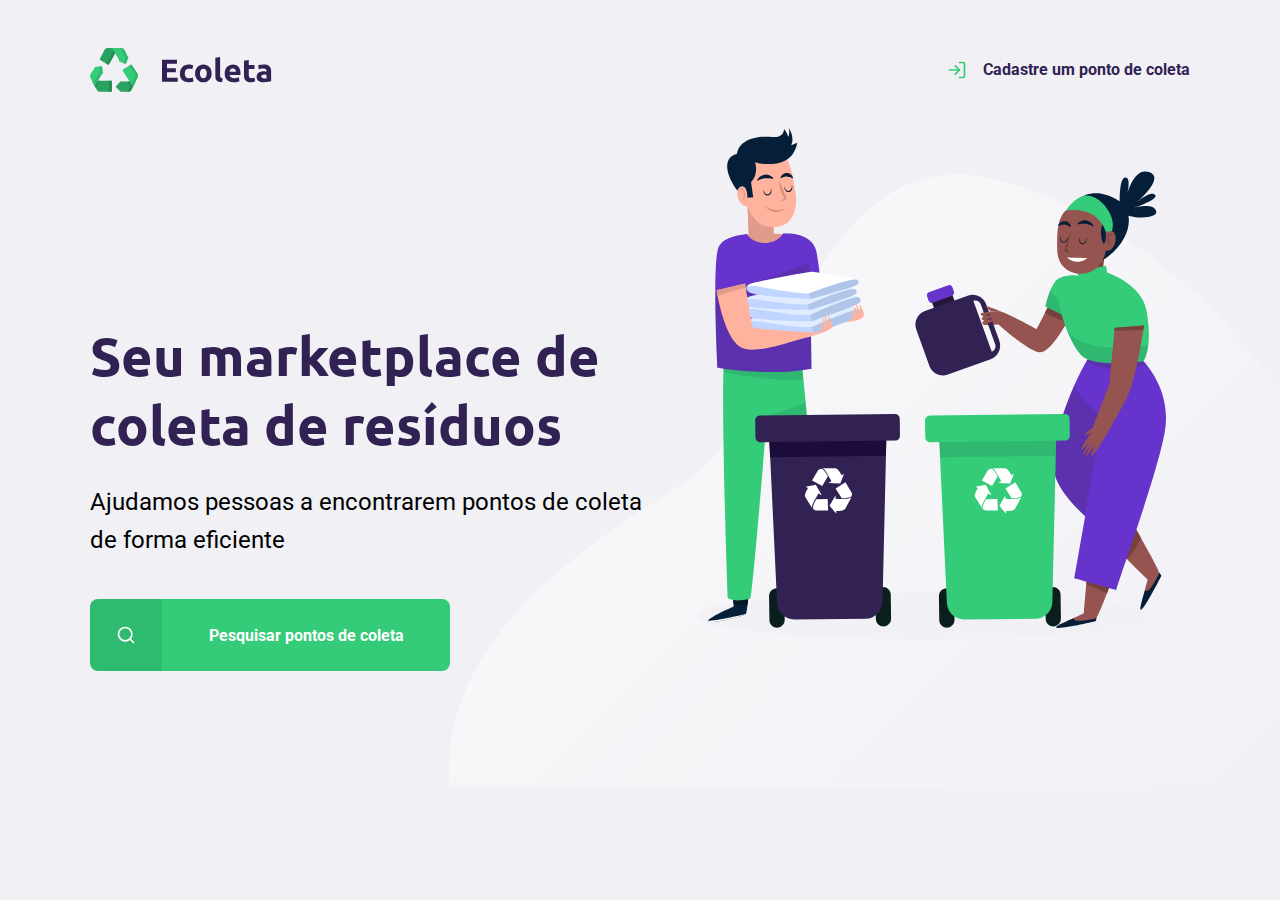
==== index.html @ a4fc91e9 "Primeira Aula NLV Start" ====
<!DOCTYPE html>
<html lang="pt-br">

<head>
    <meta charset="UTF-8">
    <meta name="viewport" content="width=device-width, initial-scale=1.0">
    <link href="https://fonts.googleapis.com/css2?family=Roboto&family=Ubuntu:wght@700&display=swap" rel="stylesheet">
    <link rel="stylesheet" href="styles/main.css">
    <title>Ecoleta</title>

</head>

<body>
    <!-- Comentario -->
    <div id="page-home">
        <div class="content">
            <header>
                <img src="/assets/logo.svg" alt="Logomarca">
                <a href="#">
                    <span></span>
                    Cadastre um ponto de coleta</a>
            </header>

            <main>
                <h1>Seu marketplace de coleta de resíduos</h1>
    
                <p>Ajudamos pessoas a encontrarem pontos de coleta de forma eficiente</p>
        
                <a href="#"><span></span><strong>Pesquisar pontos de coleta</strong></a>             
            </main>
        </div>        
    </div>

</body>

</html>
---- styles/main.css ----
/* Cometario */

:root{
    --title-color: #322153;
    --primary-color: #34cb79;
}

* {
    margin: 0;
    padding: 0;
}

html{
    font-family: 'Roboto', sans-serif;    
}

body{
    background: #f0f0f5;
    -webkit-font-smoothing: antialiased;
}

a{
    text-decoration: none;
}

h1, h2, h3, h4, h5, h6 {
    font-family: 'Ubuntu', sans-serif;
    color: var(--title-color);
}

#page-home{
        height: 100vh;
    background: url('../assets/home-background.svg') no-repeat;
    background-position: 35vw 10vw;
}

#page-home .content{
    width: 90%;
    max-width: 1100px;   
    height: 100%;

    margin: 0 auto;

    display: flex;
    flex-direction: column;
}

#page-home header{
    margin-top: 48px;
    display: flex;
    align-items: center;
    justify-content: space-between;
}

#page-home header a{
    display: flex;

    color: var(--title-color);
    font-weight: 700;
}

#page-home header a span{
    margin-right: 16px;
    display: flex;
    background-image: url('../assets/log-in.svg');    
    width: 20px;
    height: 20px;
}

#page-home main{
    max-width: 560px;
    
    flex: 1;

    display: flex;
    flex-direction: column;
    justify-content: center;
}

#page-home main h1{
    font-size: 54px;
}

#page-home main p {
    font-size: 24px;   
    line-height: 38px; 
    margin-top: 24px;
}

#page-home main a {
    width: 100%;
    max-width: 360px;
    height: 72px;

    border-radius: 8px 8px;

    display: flex;
    align-items: center;

    margin-top: 40px;

    background-color: var(--primary-color);

    transition: 400ms;
}

#page-home main a:hover{
    background-color: #2fb86e;
}


#page-home main a span{
    width: 72px;
    height: 72px;

    border-top-left-radius: 8px;
    border-bottom-left-radius: 8px;

    background-color: rgba(0, 0, 0, 0.08);

    display: flex;
    align-items: center;
    justify-content: center;

}

#page-home main a span::after {
    content: "";
    background-image: url('../assets//search.svg');

    width: 20px;
    height: 20px;
}

#page-home main a strong{
    flex: 1;
    color: white;
    text-align: center;
}

@media (max-width: 900px){
    #page-home{
        background-position: 70vw;
    }

    #page-home .content{
        align-items: center;
        text-align: center;
    }

    #page-home header a{
        position: absolute;
        bottom: 48px;

        left: 50%;
        transform: translateX(-50%);
    }

    #page-home main {
        align-items: center;
    }
    
}
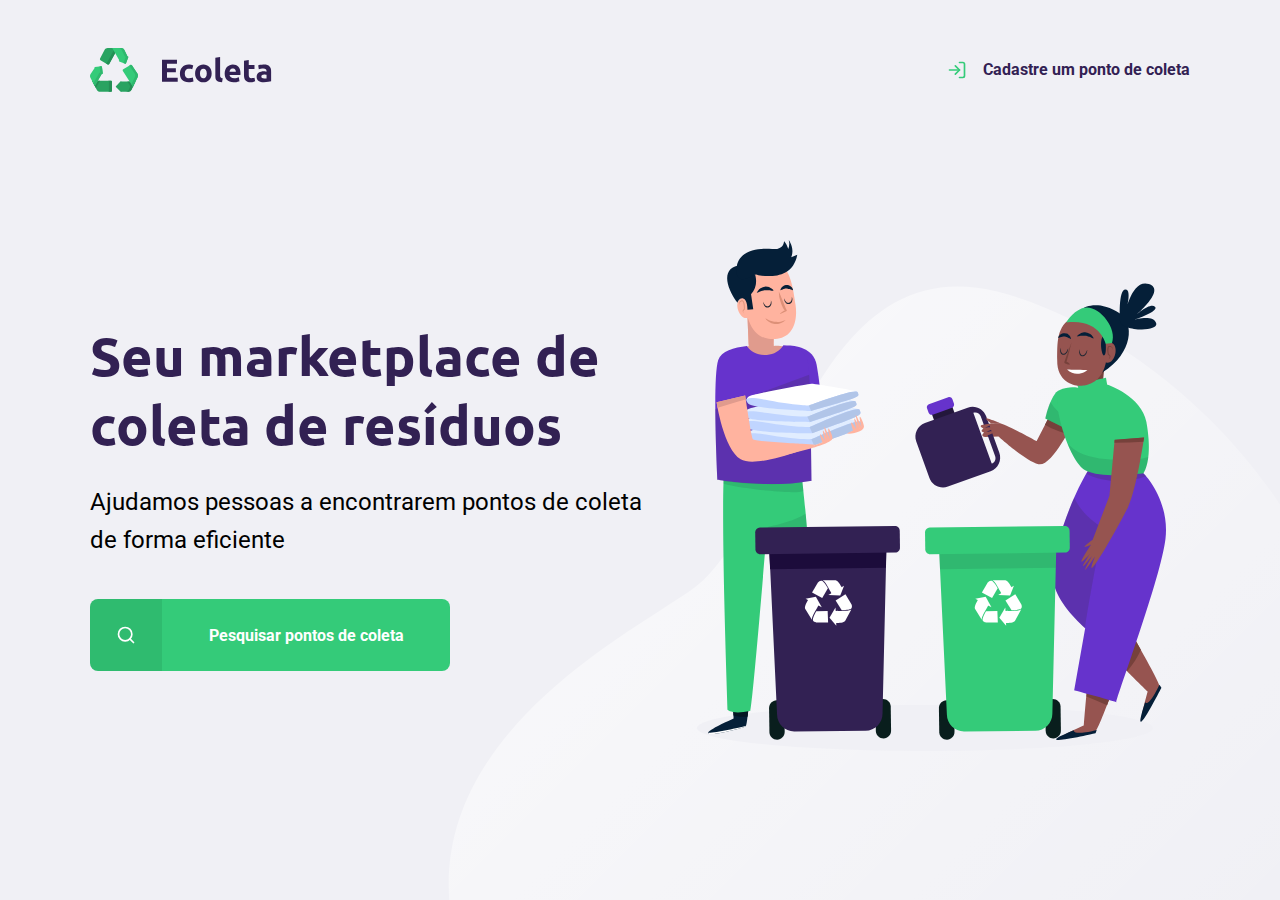
==== commit 21c9db66: "Separando arquivos CSS e ajustando responsividade com media Queries" ====
--- a/index.html
+++ b/index.html
@@ -6,6 +6,9 @@
     <meta name="viewport" content="width=device-width, initial-scale=1.0">
     <link href="https://fonts.googleapis.com/css2?family=Roboto&family=Ubuntu:wght@700&display=swap" rel="stylesheet">
     <link rel="stylesheet" href="styles/main.css">
+    <link rel="stylesheet" href="styles/responsive.css">
+    <link rel="stylesheet" href="styles/home.css">
+
     <title>Ecoleta</title>
 
 </head>
--- a/styles/main.css
+++ b/styles/main.css
@@ -31,7 +31,7 @@
 #page-home{
         height: 100vh;
     background: url('../assets/home-background.svg') no-repeat;
-    background-position: 35vw 10vw;
+    background-position: 35vw bottom;
 }
 
 #page-home .content{
@@ -150,7 +150,7 @@
 
     #page-home header a{
         position: absolute;
-        bottom: 48px;
+        bottom: 4px;
 
         left: 50%;
         transform: translateX(-50%);
--- a/styles/responsive.css
+++ b/styles/responsive.css
@@ -0,0 +1,35 @@
+@media (max-width: 900px){
+    #page-home{
+        background-position-x: 70vw;
+    }
+
+    #page-home .content{
+        align-items: center;
+        text-align: center;
+    }
+
+    #page-home header a{
+        position: absolute;
+        bottom: 48px;
+
+        left: 50%;
+        transform: translateX(-50%);
+    }
+
+    #page-home main {
+        align-items: center;
+    }
+    
+}
+
+@media (min-width: 1700px){
+    #page-home{
+        background-position-x: 40vw;
+    }    
+}
+
+@media (max-height: 760px){
+    #page-home{
+        background-position-y: 200px;
+    }    
+}--- a/styles/home.css
+++ b/styles/home.css
@@ -0,0 +1,109 @@
+#page-home{
+    height: 100vh;
+background: url('../assets/home-background.svg') no-repeat;
+background-position: 35vw bottom;
+}
+
+#page-home .content{
+width: 90%;
+max-width: 1100px;   
+height: 100%;
+
+margin: 0 auto;
+
+display: flex;
+flex-direction: column;
+}
+
+#page-home header{
+margin-top: 48px;
+display: flex;
+align-items: center;
+justify-content: space-between;
+}
+
+#page-home header a{
+display: flex;
+
+color: var(--title-color);
+font-weight: 700;
+}
+
+#page-home header a span{
+margin-right: 16px;
+display: flex;
+background-image: url('../assets/log-in.svg');    
+width: 20px;
+height: 20px;
+}
+
+#page-home main{
+max-width: 560px;
+
+flex: 1;
+
+display: flex;
+flex-direction: column;
+justify-content: center;
+}
+
+#page-home main h1{
+font-size: 54px;
+}
+
+#page-home main p {
+font-size: 24px;   
+line-height: 38px; 
+margin-top: 24px;
+}
+
+#page-home main a {
+width: 100%;
+max-width: 360px;
+height: 72px;
+
+border-radius: 8px 8px;
+
+display: flex;
+align-items: center;
+
+margin-top: 40px;
+
+background-color: var(--primary-color);
+
+transition: 400ms;
+}
+
+#page-home main a:hover{
+background-color: #2fb86e;
+}
+
+
+#page-home main a span{
+width: 72px;
+height: 72px;
+
+border-top-left-radius: 8px;
+border-bottom-left-radius: 8px;
+
+background-color: rgba(0, 0, 0, 0.08);
+
+display: flex;
+align-items: center;
+justify-content: center;
+
+}
+
+#page-home main a span::after {
+content: "";
+background-image: url('../assets//search.svg');
+
+width: 20px;
+height: 20px;
+}
+
+#page-home main a strong{
+flex: 1;
+color: white;
+text-align: center;
+}